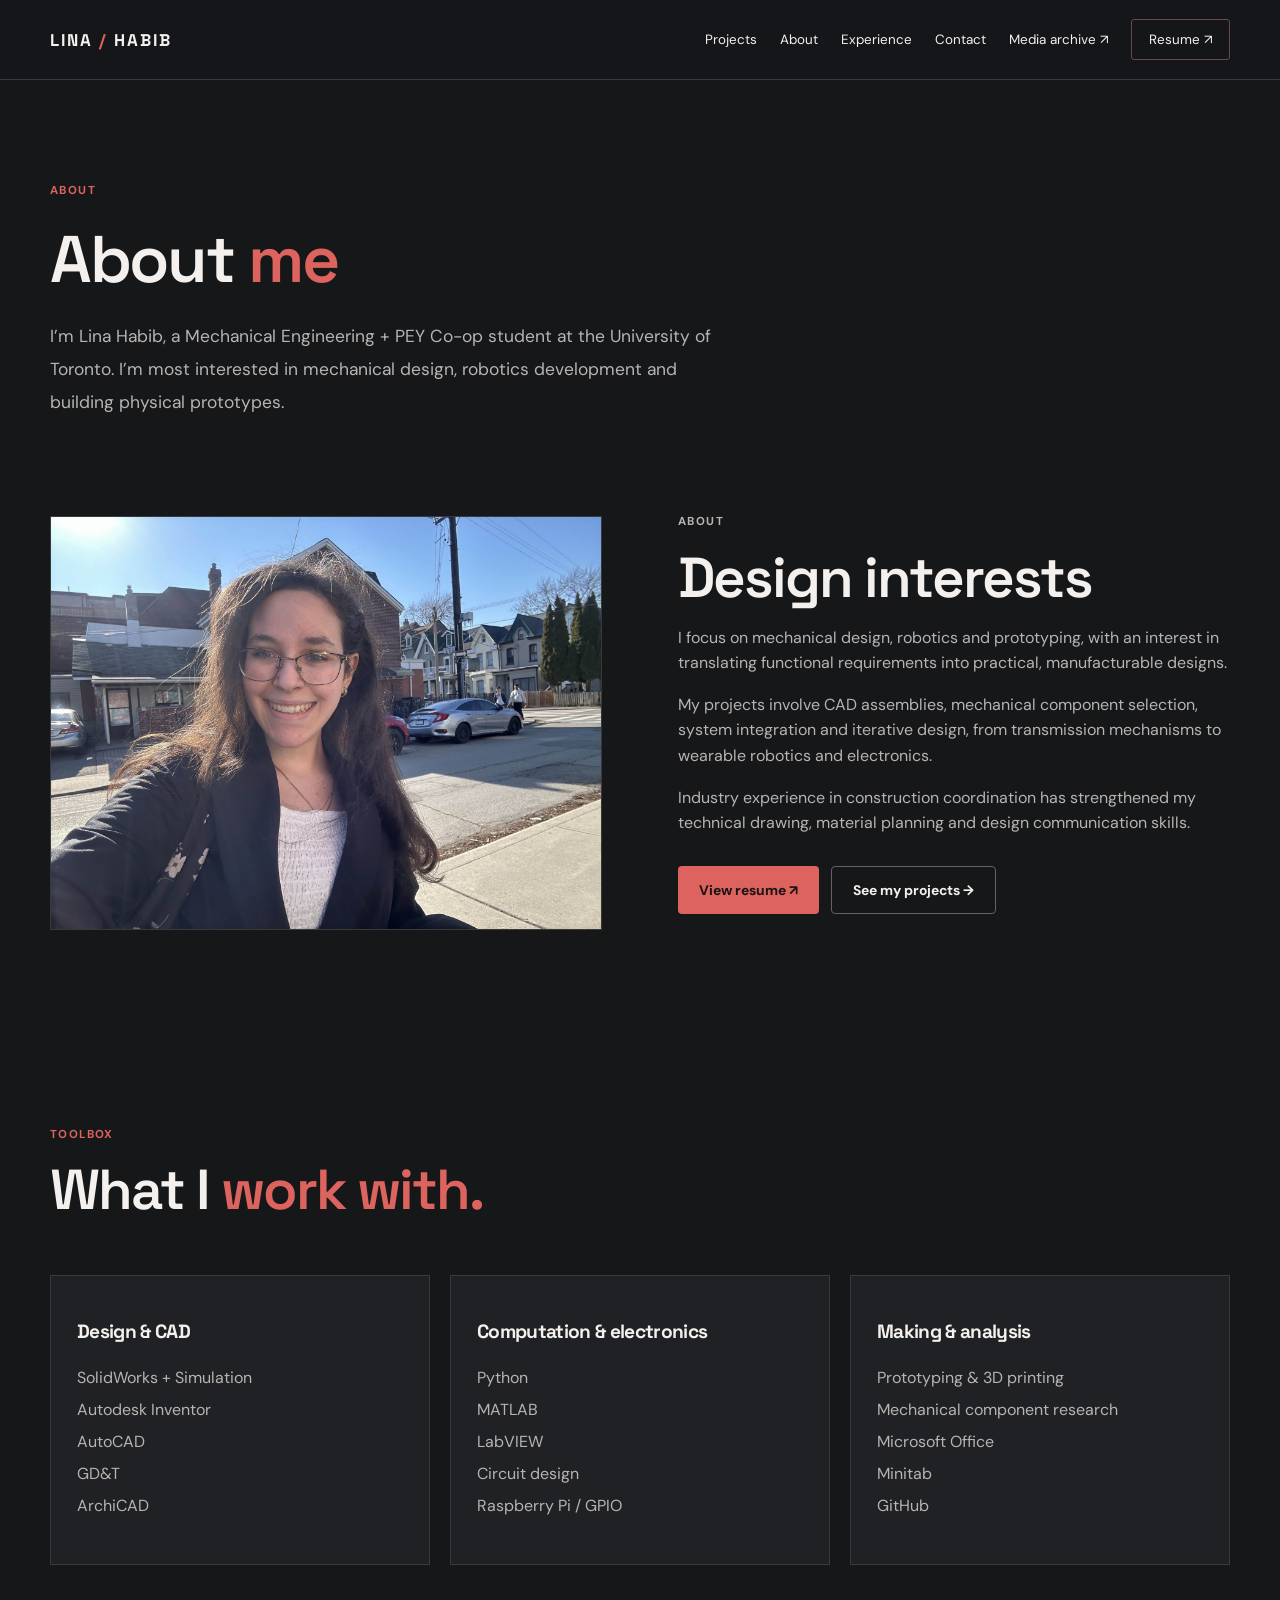
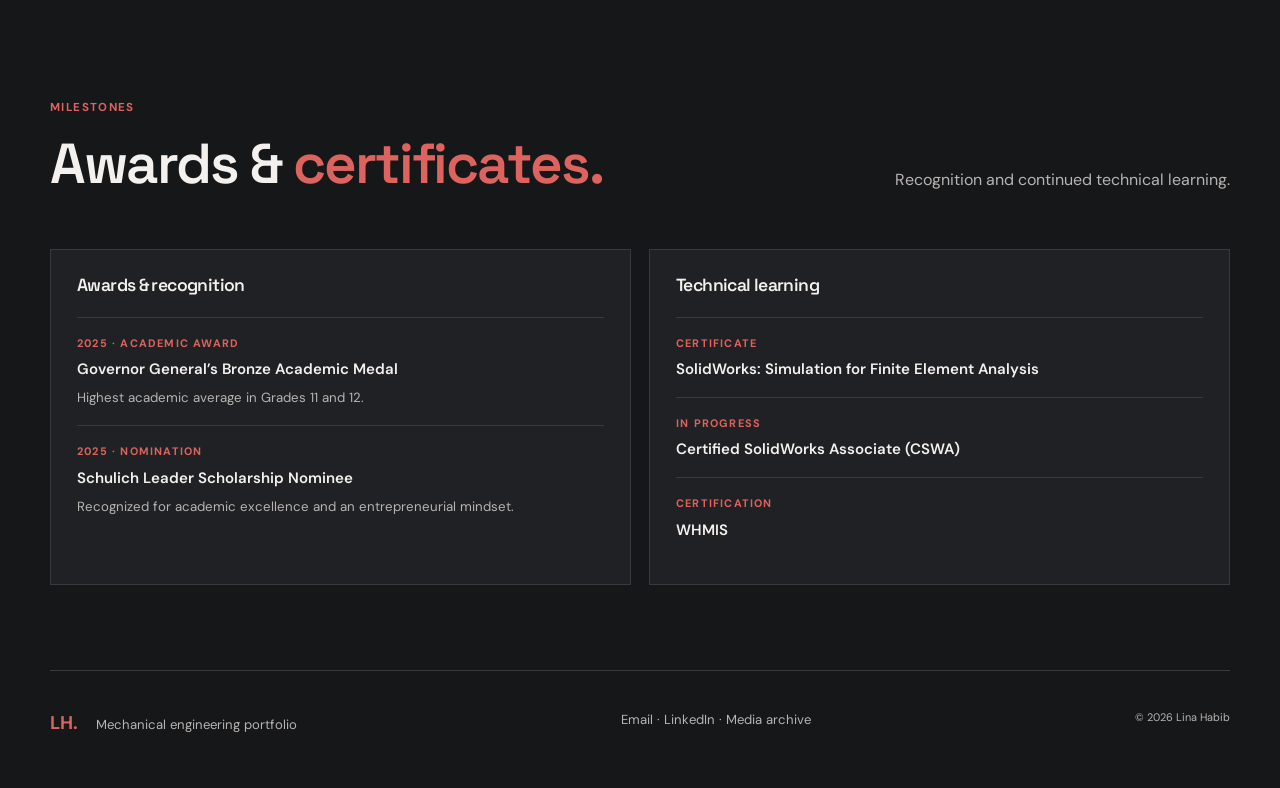
==== about.html @ bbb7d816 "Initial Portfolio Website" ====
<!DOCTYPE html>

<html lang="en"><head><meta charset="utf-8"/><meta content="width=device-width,initial-scale=1" name="viewport"/><meta content="#171719" name="theme-color"/><meta content="Engineering project portfolio" name="description"/><title>About | Lina Habib</title><link href="styles.css" rel="stylesheet"/></head><body><header class="header"><div class="wrap nav"><a class="logo" href="index.html">LINA<span> / </span>HABIB</a><button aria-expanded="false" aria-label="Toggle navigation" class="hamburger">☰</button><nav class="links"><a href="index.html#work">Projects</a><a href="about.html">About</a><a href="experience.html">Experience</a><a href="index.html#contact">Contact</a><a href="https://drive.google.com/drive/folders/1hAFGOStIBQBQbwAw6SGD_eBkI6TV8yjy?usp=sharing" rel="noopener" target="_blank">Media archive ↗</a><a class="nav-resume" href="assets/Lina_Habib_Resume.pdf" rel="noopener" target="_blank">Resume ↗</a></nav></div></header><main id="main"><section class="wrap interior-hero"><p class="eyebrow">ABOUT</p><h1>About <em>me</em></h1><p class="lead">I’m Lina Habib, a Mechanical Engineering + PEY Co-op student at the University of Toronto. I’m most interested in mechanical design, robotics development and building physical prototypes.</p></section><section class="wrap split-block"><div class="portrait-art"><img alt="Lina Habib outdoors" src="assets/about-portrait.jpg"/></div><div class="prose"><p class="eyebrow">ABOUT</p><h2>Design interests</h2><p>I focus on mechanical design, robotics and prototyping, with an interest in translating functional requirements into practical, manufacturable designs.</p><p>My projects involve CAD assemblies, mechanical component selection, system integration and iterative design, from transmission mechanisms to wearable robotics and electronics.</p><p>Industry experience in construction coordination has strengthened my technical drawing, material planning and design communication skills.</p><div class="actions"><a class="button primary" href="assets/Lina_Habib_Resume.pdf" rel="noopener" target="_blank">View resume ↗</a><a class="button outline" href="index.html#work">See my projects →</a></div></div></section><section class="section wrap"><div class="section-heading"><div><p class="eyebrow">TOOLBOX</p><h2>What I <em>work with.</em></h2></div></div><div class="skills-columns"><div><h3>Design &amp; CAD</h3><p>SolidWorks + Simulation<br/>Autodesk Inventor<br/>AutoCAD<br/>GD&amp;T<br/>ArchiCAD</p></div><div><h3>Computation &amp; electronics</h3><p>Python<br/>MATLAB<br/>LabVIEW<br/>Circuit design<br/>Raspberry Pi / GPIO</p></div><div><h3>Making &amp; analysis</h3><p>Prototyping &amp; 3D printing<br/>Mechanical component research<br/>Microsoft Office<br/>Minitab<br/>GitHub</p></div></div></section><section aria-labelledby="recognition-title" class="section wrap recognition-section"><div class="section-heading"><div><p class="eyebrow">MILESTONES</p><h2 id="recognition-title">Awards &amp; <em>certificates.</em></h2></div><p>Recognition and continued technical learning.</p></div><div class="recognition-grid"><div class="recognition-panel"><h3>Awards &amp; recognition</h3><div class="recognition-entry"><span class="recognition-meta">2025 · ACADEMIC AWARD</span><strong>Governor General’s Bronze Academic Medal</strong><p>Highest academic average in Grades 11 and 12.</p></div><div class="recognition-entry"><span class="recognition-meta">2025 · NOMINATION</span><strong>Schulich Leader Scholarship Nominee</strong><p>Recognized for academic excellence and an entrepreneurial mindset.</p></div></div><div class="recognition-panel"><h3>Technical learning</h3><div class="recognition-entry"><span class="recognition-meta">CERTIFICATE</span><strong>SolidWorks: Simulation for Finite Element Analysis</strong></div><div class="recognition-entry"><span class="recognition-meta">IN PROGRESS</span><strong>Certified SolidWorks Associate (CSWA)</strong></div><div class="recognition-entry"><span class="recognition-meta">CERTIFICATION</span><strong>WHMIS</strong></div></div></div></section></main><footer class="footer wrap"><div><b>LH.</b> <span>Mechanical engineering portfolio</span></div><div><a href="mailto:lina.habib@mail.utoronto.ca">Email</a> · <a href="https://www.linkedin.com/in/linahabib9" rel="noopener" target="_blank">LinkedIn</a> · <a href="https://drive.google.com/drive/folders/1hAFGOStIBQBQbwAw6SGD_eBkI6TV8yjy?usp=sharing" rel="noopener" target="_blank">Media archive</a></div><small>© 2026 Lina Habib</small></footer><script defer="" src="script.js"></script></body></html>
---- styles.css ----
@import url('https://fonts.googleapis.com/css2?family=DM+Sans:wght@400;500;600;700&family=Space+Grotesk:wght@400;500;600;700&display=swap');:root{--bg:#0e151b;--panel:#15222a;--panel2:#1b2a32;--ink:#eaf3ef;--muted:#a4b8b9;--accent:#a4e2d1;--orange:#ffb77d;--stroke:#304149}*{box-sizing:border-box}html{scroll-behavior:smooth}body{margin:0;background:var(--bg);color:var(--ink);font-family:'DM Sans',sans-serif;line-height:1.7}a{color:inherit;text-decoration:none}img{max-width:100%;display:block}button{font:inherit}.wrap{width:min(1180px,calc(100% - 64px));margin:auto}.header{position:sticky;top:0;z-index:20;background:#0e151bec;backdrop-filter:blur(18px);border-bottom:1px solid #26373d}.nav{height:79px;display:flex;align-items:center;justify-content:space-between}.logo{font:700 1.06rem 'Space Grotesk';letter-spacing:.12em}.logo span{color:var(--orange)}.links{display:flex;gap:32px;align-items:center;font-size:.88rem}.links a:hover,.text-link:hover{color:var(--accent)}.nav-resume{border:1px solid #4a6467;padding:9px 17px;border-radius:40px}.hamburger{display:none;color:var(--ink);background:none;border:0;font-size:1.5rem}.hero{padding:88px 0 92px;display:grid;grid-template-columns:1.05fr .95fr;gap:44px;align-items:center}.eyebrow,.kicker{font-size:.72rem;font-weight:700;letter-spacing:.19em;color:var(--accent);text-transform:uppercase}.dot{display:inline-block;width:8px;height:8px;border-radius:50%;background:var(--accent);margin-right:8px}h1,h2,h3{font-family:'Space Grotesk',sans-serif;line-height:1.12;letter-spacing:-.042em}h1{font-size:clamp(3rem,5.15vw,5.7rem);margin:23px 0}h1 em,h2 em{font-style:normal;color:var(--accent)}.lead{font-size:1.09rem;line-height:1.9;max-width:670px;color:var(--muted)}.actions{display:flex;flex-wrap:wrap;gap:12px;margin:30px 0}.button{padding:12px 21px;display:inline-flex;align-items:center;gap:10px;border-radius:4px;font-weight:700;font-size:.87rem}.primary{background:var(--accent);color:#122b2c}.primary:hover{background:#cbfaed}.outline{border:1px solid #456066;color:var(--ink)}.outline:hover{border-color:var(--accent)}.hero-image{position:relative;aspect-ratio:1.02;border:1px solid var(--stroke);background:#14242b;overflow:hidden}.hero-image img{height:100%;width:100%;object-fit:cover}.image-tag{position:absolute;bottom:18px;left:18px;right:18px;display:flex;justify-content:space-between;gap:10px;font-size:.6rem;letter-spacing:.14em;color:#c6eee7;background:#0e151bca;padding:12px}.hero-detail{display:flex;gap:36px;flex-wrap:wrap;margin-top:50px}.hero-detail div{display:flex;flex-direction:column}.hero-detail strong{font:700 1.35rem 'Space Grotesk'}.hero-detail span{font-size:.58rem;letter-spacing:.13em;color:var(--muted)}.section{padding-top:96px;padding-bottom:96px}.section-heading{display:flex;justify-content:space-between;align-items:end;gap:40px;margin-bottom:40px}.section-heading h2,.teaser-grid h2,.contact-section h2,.body-title h2,.prose h2{font-size:clamp(2.3rem,4.4vw,4rem);margin:14px 0}.section-heading>p{max-width:350px;color:var(--muted)}.project-grid{display:grid;grid-template-columns:repeat(2,minmax(0,1fr));gap:22px}.project-card{border:1px solid var(--stroke);background:#132027;transition:transform .2s,border-color .2s;overflow:hidden}.project-card:hover{transform:translateY(-5px);border-color:var(--accent)}.project-art{position:relative;aspect-ratio:1.65;overflow:hidden}.project-art img{height:100%;width:100%;object-fit:cover;transition:transform .45s}.project-card:hover .project-art img{transform:scale(1.035)}.card-number{position:absolute;right:16px;top:15px;font-size:.65rem;letter-spacing:.15em;background:#0b1619c9;padding:7px 9px}.project-info{padding:26px}.kicker{font-size:.65rem;color:var(--orange)}.project-info h3{display:flex;justify-content:space-between;font-size:1.56rem;margin:12px 0}.project-info h3 span{color:var(--accent)}.project-info p{color:var(--muted);min-height:56px}.chips{display:flex;flex-wrap:wrap;gap:7px;margin-top:19px}.chips span{font-size:.69rem;border:1px solid #405258;padding:5px 10px;border-radius:20px;color:#c2d9d7}.about-teaser{background:#17272d;border-block:1px solid #29424a}.teaser-grid{display:grid;grid-template-columns:1fr 1fr;gap:100px}.teaser-grid>div:last-child{align-self:center;color:#c6d5d2;font-size:1.02rem}.text-link{color:var(--accent);font-weight:700;border-bottom:1px solid var(--accent);padding-bottom:4px}.contact-section{max-width:1180px}.contact-section p:not(.eyebrow){color:var(--muted)}.footer{padding:38px 0 50px;border-top:1px solid var(--stroke);display:flex;justify-content:space-between;gap:18px;flex-wrap:wrap;color:var(--muted);font-size:.82rem}.footer b{color:var(--accent);font-size:1.15rem;margin-right:14px}.footer a:hover{color:var(--accent)}.interior-hero{padding-top:90px;padding-bottom:65px}.interior-hero h1{max-width:920px}.split-block{display:grid;grid-template-columns:1fr 1fr;gap:76px;align-items:center;padding-bottom:95px}.portrait-art{background:var(--panel);border:1px solid var(--stroke)}.portrait-art>span{display:block;padding:14px 21px;font-size:.6rem;letter-spacing:.17em;color:var(--muted)}.prose p{color:var(--muted)}.skills-columns{display:grid;grid-template-columns:repeat(3,1fr);gap:20px}.skills-columns>div{padding:26px;background:var(--panel);border:1px solid var(--stroke)}.skills-columns h3{font-size:1.2rem}.skills-columns p{color:var(--muted);line-height:2}.timeline article{display:grid;grid-template-columns:260px 1fr;gap:60px;padding:40px 0;border-top:1px solid var(--stroke)}.timeline-date{color:var(--accent);font-size:.75rem;letter-spacing:.13em;font-weight:700}.timeline article h2{font-size:1.8rem;margin:7px 0}.timeline article p,.timeline article li{color:var(--muted)}.role-meta{font-size:.9rem;color:var(--orange)!important}.project-hero{padding:72px 0 46px}.back{display:inline-block;color:var(--muted);font-size:.84rem;margin-bottom:48px}.back:hover{color:var(--accent)}.project-hero h1{margin:14px 0}.punct{color:var(--accent)}.project-subtitle{font-size:1.22rem;max-width:750px;color:var(--muted)}.project-meta{display:grid;grid-template-columns:1fr 1fr 1fr;gap:26px;margin-top:62px;border-top:1px solid var(--stroke);padding-top:20px}.project-meta div{display:flex;flex-direction:column;gap:8px}.project-meta label{color:var(--accent);font-size:.63rem;letter-spacing:.16em}.project-meta span{font-size:.88rem}.project-feature{border:1px solid var(--stroke);background:var(--panel)}.project-feature img{width:100%;max-height:620px;object-fit:cover}.project-feature>span{display:block;padding:13px 18px;color:var(--muted);font-size:.7rem;letter-spacing:.05em}.project-body{padding-top:100px;padding-bottom:100px;display:grid;grid-template-columns: .75fr 1.25fr;gap:100px}.body-copy h3{font-size:1.3rem;margin-top:0;margin-bottom:12px}.body-copy h3:not(:first-child){margin-top:33px}.body-copy p,.body-copy li{color:var(--muted)}.body-copy li{margin-bottom:10px}.media-section{padding-bottom:100px}.media-empty{padding:42px;background:var(--panel);border:1px dashed #53716c;display:flex;align-items:center;gap:30px}.media-icon{font-size:3rem;color:var(--accent)}.media-empty p{color:var(--muted)}code{background:#263b41;padding:2px 4px;overflow-wrap:anywhere}.next-project{padding:30px 0 100px;border-top:1px solid var(--stroke)}.next-project>a{display:flex;align-items:center;justify-content:space-between;font:700 clamp(2rem,5vw,4rem) 'Space Grotesk';margin-top:16px}.next-project>a span{color:var(--accent)}@media(max-width:840px){.hero,.split-block,.teaser-grid,.project-body{grid-template-columns:1fr;gap:35px}.hero{padding-top:55px}.hero-image{aspect-ratio:1.4}.project-meta{grid-template-columns:1fr 1fr}.section-heading{display:block}.skills-columns{grid-template-columns:1fr 1fr}.timeline article{grid-template-columns:1fr;gap:5px}}@media(max-width:620px){.wrap{width:min(100% - 34px,1180px)}.nav{height:68px}.hamburger{display:block}.links{display:none;position:absolute;left:0;right:0;top:68px;background:#111e24;flex-direction:column;align-items:stretch;padding:24px;gap:18px;border-bottom:1px solid var(--stroke)}.links.open{display:flex}.hero{padding-bottom:55px}.hero-detail{gap:20px;margin-top:32px}.project-grid,.project-meta,.skills-columns{grid-template-columns:1fr}.section{padding-top:68px;padding-bottom:68px}.media-empty{display:block}.project-body{padding-top:60px;padding-bottom:60px}.project-hero{padding-top:48px}.project-hero .back{margin-bottom:24px}.project-meta{margin-top:35px}.footer{display:block}.footer>div{margin-bottom:12px}}@media(prefers-reduced-motion:reduce){html{scroll-behavior:auto}*{transition:none!important}}

/* Editorial revision: restrained red, graphite and warm off-white */
:root{--bg:#161719;--panel:#202124;--panel2:#27282b;--ink:#f3f0ed;--muted:#b7b4b2;--accent:#dc635e;--orange:#dc635e;--stroke:#39383a}
body{background:var(--bg);line-height:1.6}h1,h2,h3{letter-spacing:-.035em}h1{font-weight:600}h1 em,h2 em{font-style:normal}.header{background:#161719f5;border-color:var(--stroke)}.logo span{color:var(--accent)}.links{gap:23px}.links a{font-size:.84rem}.nav-resume{border-color:#6b4948;border-radius:3px}.eyebrow,.kicker,.timeline-date,.project-meta label{letter-spacing:.12em}.dot{background:var(--accent)}.primary{color:#1a1212;background:var(--accent)}.primary:hover{background:#ed8078}.outline{border-color:#666165}.hero{padding-top:76px;padding-bottom:80px}.hero-detail{display:none}.hero-image,.project-art,.portrait-art{background:#242528}.hero-image img,.project-art img,.portrait-art img{opacity:.78;filter:grayscale(.25) contrast(1.04)}.image-tag,.card-number{display:none}.section{padding-top:75px;padding-bottom:75px}.section-heading h2,.teaser-grid h2,.contact-section h2,.body-title h2,.prose h2{font-weight:600}.section-heading>p{color:var(--muted)}.project-grid{gap:17px}.project-card{background:#1e1f21}.project-card:hover{transform:translateY(-2px)}.project-info p{min-height:unset}.chips span{border-color:#504c4e;color:#c9c3c2}.about-teaser{background:#202124;border-color:var(--stroke)}.teaser-grid>div:last-child{color:var(--muted)}.text-link{color:var(--ink);border-color:var(--accent)}.portrait-art>span{display:none}.media-empty{border-color:var(--stroke)}.links.open{background:#202124}
.project-timeline{border-top:1px solid var(--stroke)}.milestones{display:grid;grid-template-columns:repeat(5,minmax(0,1fr));gap:0;border-top:1px solid var(--stroke);position:relative}.milestone{position:relative;padding:25px 13px 18px;border-left:1px solid var(--stroke);display:flex;flex-direction:column;gap:13px;transition:background .2s}.milestone:last-child{border-right:1px solid var(--stroke)}.milestone:before{content:'';width:9px;height:9px;border-radius:50%;background:var(--accent);position:absolute;top:-5px;left:11px}.milestone:hover{background:var(--panel)}.milestone-date{font-size:.7rem;color:var(--muted);min-height:35px}.milestone img{width:100%;aspect-ratio:1.25;object-fit:cover;background:#2c292a;border:1px solid var(--stroke);filter:grayscale(.25)}.milestone-info{display:flex;flex-direction:column;gap:7px}.milestone-info strong{font:600 1.05rem 'Space Grotesk',sans-serif}.milestone-info small{color:var(--muted);font-size:.75rem}.milestone-arrow{color:var(--accent);position:absolute;bottom:17px;right:10px}
.project-gallery{margin-top:25px}.gallery-stage{position:relative;border:1px solid var(--stroke);background:#242528}.gallery-view{height:min(58vw,540px);min-height:330px;display:grid;place-items:center;overflow:hidden}.gallery-view>img,.gallery-view>video,.gallery-view>iframe{width:100%;height:100%;object-fit:contain;border:0;background:#1e1e20}.gallery-intro{max-width:540px;padding:40px;text-align:center}.gallery-intro span{display:block;color:var(--accent);font-size:.68rem;letter-spacing:.15em;margin-bottom:18px}.gallery-intro strong{font:600 clamp(1.8rem,4vw,3rem) 'Space Grotesk',sans-serif}.gallery-intro p{color:var(--muted)}.gallery-prev,.gallery-next{position:absolute;top:50%;transform:translateY(-50%);background:#111b;border:1px solid #ffffff32;color:white;border-radius:3px;cursor:pointer;width:42px;height:48px;font-size:2rem}.gallery-prev{left:14px}.gallery-next{right:14px}.gallery-prev:disabled,.gallery-next:disabled{opacity:.2;cursor:default}.gallery-toolbar{display:flex;justify-content:space-between;gap:14px;padding:14px 0;color:var(--muted);font-size:.85rem}.gallery-thumbnails{display:flex;gap:10px;overflow-x:auto;padding-bottom:8px}.gallery-thumb{flex:0 0 98px;height:74px;background:#27272a;border:1px solid var(--stroke);cursor:pointer;padding:3px;color:var(--muted)}.gallery-thumb.selected{border:2px solid var(--accent)}.gallery-thumb img{height:100%;width:100%;object-fit:cover}.thumb-type{font-size:.71rem;letter-spacing:.1em}.media-footnote{padding:16px 0 55px;color:var(--muted);font-size:.9rem}.media-footnote a{color:var(--accent)}.project-body{padding-top:75px;padding-bottom:65px}.project-feature{display:none}.project-hero{padding-bottom:26px}.project-meta{margin-top:40px}
@media(max-width:900px){.milestones{grid-template-columns:repeat(3,minmax(0,1fr))}.milestone:nth-child(n+4){border-top:1px solid var(--stroke)}.milestone:before{display:none}}
@media(max-width:620px){.milestones{grid-template-columns:repeat(2,minmax(0,1fr))}.milestone{padding:15px 10px 25px}.milestone-date{min-height:0}.gallery-view{min-height:240px;height:65vw}.gallery-intro{padding:20px 45px}.gallery-prev,.gallery-next{width:31px;height:38px}.gallery-prev{left:5px}.gallery-next{right:5px}}

.project-resources{padding:10px 0 68px}.project-resources h2{font-size:1.65rem;margin:0 0 12px}.project-resources p{color:var(--muted)}.resource-links{display:flex;flex-wrap:wrap;gap:10px;margin-top:20px}.resource-links a,.open-full-doc{display:inline-flex;align-items:center;padding:11px 16px;border:1px solid var(--stroke);color:var(--ink);font-size:.85rem;border-radius:4px}.resource-links a:hover,.open-full-doc:hover{border-color:var(--accent);color:var(--accent)}.gallery-doc-link{text-align:right;padding:0 0 10px}.gallery-view iframe{min-height:320px}

/* Scrollable source and document slides */
.gallery-code{box-sizing:border-box;width:100%;height:100%;max-height:560px;min-height:360px;overflow:auto;padding:24px;margin:0;white-space:pre;tab-size:4;text-align:left;background:#151518;color:#e5e1df;font:13px/1.65 ui-monospace,SFMono-Regular,Consolas,monospace;}
.gallery-download-card{display:flex;min-height:360px;align-items:center;justify-content:center;flex-direction:column;gap:24px;color:#ede8e7;background:#1d1c1e;width:100%;}
.gallery-download-card a{color:#f09994;text-decoration:underline;}

/* StealthComm gallery alignment and undistorted media presentation */
.gallery-view {display:flex;align-items:center;justify-content:center;position:relative;overflow:hidden;min-height:390px;height:min(58vw,610px);padding:18px;background:#18191b;}
.gallery-view > img, .gallery-view > video {display:block;position:relative;width:auto;max-width:100%;height:auto;max-height:100%;min-width:0;min-height:0;object-fit:contain;object-position:center;margin:auto;flex:0 1 auto;border:0;background:transparent;}
.gallery-view > iframe {display:block;width:100%;height:100%;min-height:0;border:0;background:#222;margin:auto;}
.gallery-view > pre, .gallery-view > .gallery-download-card {margin:auto;}
.gallery-prev,.gallery-next {z-index:2;}
@media(max-width:620px){.gallery-view{height:70vw;min-height:260px;padding:10px}.gallery-view > img,.gallery-view > video{max-width:100%;max-height:100%;}}


/* Keep portrait video upright and uncropped */
.gallery-view > video { aspect-ratio: 9 / 16; width: auto !important; height: 100% !important; max-height: 100%; max-width: 100%; object-fit: contain !important; }

/* Gallery: click any photograph to zoom; PDFs and videos remain unchanged. */
.zoomable-photo{cursor:zoom-in;}
.zoomable-photo:focus-visible{outline:3px solid var(--accent);outline-offset:3px;}
.image-lightbox[hidden]{display:none!important;}
.image-lightbox{position:fixed;z-index:10000;inset:0;display:flex;flex-direction:column;align-items:center;justify-content:center;padding:60px 20px 20px;background:rgba(8,8,10,.95);backdrop-filter:blur(7px);}
.image-lightbox img{display:block;max-width:96vw;max-height:calc(100vh - 130px);width:auto;height:auto;object-fit:contain;box-shadow:0 15px 55px #0006;}
.image-lightbox p{max-width:90vw;color:#f2eded;text-align:center;font-size:.86rem;margin:16px 0 0;}
.image-lightbox-close{position:absolute;right:20px;top:14px;width:44px;height:44px;background:#2b2b30;border:1px solid #777;color:#fff;font-size:2rem;cursor:pointer;line-height:1;}
body.zoom-open{overflow:hidden;}

/* Personal portfolio photo and project summary */
.portrait-art img{width:100%;height:auto;max-height:620px;object-fit:cover;object-position:center 40%;opacity:1;filter:none}
.hero-summary{border:1px solid var(--stroke);background:#202124;padding:28px 30px;min-height:440px;display:flex;flex-direction:column;justify-content:center}
.summary-eyebrow,.summary-label{font-size:.68rem;letter-spacing:.13em;font-weight:700;color:var(--accent);margin:0 0 22px}
.summary-eyebrow span{color:var(--muted)}
.summary-feature{display:flex;gap:18px;align-items:center;padding-bottom:22px;border-bottom:1px solid var(--stroke)}
.summary-feature>strong{font:600 clamp(3.4rem,7vw,5rem)/1 'Space Grotesk',sans-serif;color:var(--ink)}
.summary-feature b{font-size:1rem}
.summary-feature p{font-size:.83rem;line-height:1.5;color:var(--muted);margin:6px 0 0}
.summary-stats{display:grid;grid-template-columns:repeat(3,minmax(0,1fr));gap:13px;padding:24px 0 26px}
.summary-stats>div{border-right:1px solid var(--stroke);padding-right:8px}
.summary-stats>div:last-child{border:0}
.summary-stats strong{font:600 1.65rem 'Space Grotesk',sans-serif;color:var(--accent);display:block}
.summary-stats span{display:block;color:var(--muted);font-size:.69rem;line-height:1.45;margin-top:5px}
.summary-label{margin:0 0 8px}
.summary-link{display:flex;gap:12px;align-items:center;padding:10px 0;border-bottom:1px solid var(--stroke);font-size:.83rem;transition:color .2s}
.summary-link:hover,.summary-footer a:hover{color:var(--accent)}
.summary-link span{font-size:.67rem;color:var(--accent)}
.summary-link b{margin-left:auto;color:var(--accent)}
.summary-footer{display:flex;justify-content:space-between;gap:14px;margin-top:20px;font-size:.77rem;font-weight:700}
@media(max-width:620px){.hero-summary{padding:23px 20px;min-height:auto}.summary-stats{gap:8px}.summary-stats strong{font-size:1.4rem}}

/* October 2026 refinements: project focus and recognition */
.summary-focus{padding:18px 0 22px;border-bottom:1px solid var(--stroke);overflow:hidden;}
.summary-focus-heading{margin:0 0 13px;color:var(--accent);font-size:.67rem;font-weight:700;letter-spacing:.13em;}
.focus-window{overflow:hidden;position:relative;mask-image:linear-gradient(to right,transparent,black 9%,black 91%,transparent);-webkit-mask-image:linear-gradient(to right,transparent,black 9%,black 91%,transparent);}
.focus-track{display:flex;align-items:center;width:max-content;gap:12px;animation:focus-glide 31s linear infinite;}
.focus-track span{white-space:nowrap;padding:10px 14px;border:1px solid #5a4a4b;background:#2a2528;border-radius:3px;color:#e4d8d7;font-size:.79rem;letter-spacing:.01em;}
.focus-window:hover .focus-track{animation-play-state:paused;}
@keyframes focus-glide{to{transform:translateX(-50%);}}
.summary-focus-note{font-size:.75rem;color:var(--muted);line-height:1.5;margin:13px 0 0;}
@media(prefers-reduced-motion:reduce){.focus-track{animation:none;}.focus-window{overflow-x:auto;mask-image:none;-webkit-mask-image:none;}}
.recognition-section{padding-top:48px;padding-bottom:85px;}
.recognition-grid{display:grid;grid-template-columns:repeat(2,minmax(0,1fr));gap:18px;}
.recognition-panel{background:#202124;border:1px solid var(--stroke);padding:26px;}
.recognition-panel h3{font-size:1.1rem;margin:0 0 21px;color:var(--ink);font-weight:600;}
.recognition-entry{padding:17px 0;border-top:1px solid var(--stroke);}
.recognition-meta{color:var(--accent);display:block;font-size:.68rem;letter-spacing:.11em;font-weight:700;margin-bottom:7px;}
.recognition-entry strong{display:block;font-size:.94rem;font-weight:600;color:var(--ink);line-height:1.4;}
.recognition-entry p{color:var(--muted);font-size:.83rem;line-height:1.6;margin:7px 0 0;}
@media(max-width:680px){.recognition-grid{grid-template-columns:1fr}.recognition-panel{padding:21px;}}

/* Portfolio summary: fixed-width card with meaningful project spotlight */
.hero{grid-template-columns:minmax(0,1.05fr) minmax(0,.95fr)}
.hero > *{min-width:0}
.hero-summary{min-width:0;width:100%;max-width:100%;overflow:hidden}
.summary-spotlight{padding:17px 0 19px;border-bottom:1px solid var(--stroke);min-width:0}
.summary-spotlight-label{color:var(--accent);letter-spacing:.13em;font-size:.67rem;font-weight:700;margin:0 0 10px}
.summary-spotlight-link{display:flex;align-items:center;justify-content:space-between;gap:12px;padding:12px 13px;background:#28282a;border:1px solid #403b3d;min-width:0;transition:border-color .2s,background .2s}
.summary-spotlight-link:hover{border-color:var(--accent);background:#302729}
.summary-spotlight-text{display:flex;flex-direction:column;gap:5px;min-width:0}
.summary-spotlight-text strong{font-size:.86rem;line-height:1.35}
.summary-spotlight-text small{font-size:.73rem;line-height:1.5;color:var(--muted)}
.summary-spotlight-arrow{flex:none;color:var(--accent);font-size:1.25rem}
@media(max-width:840px){.hero{grid-template-columns:minmax(0,1fr)}}

/* Contained timeline shortcut: no marquee, no layout expansion */
.timeline-easter-egg {position:relative; isolation:isolate; overflow:hidden; max-width:100%; min-width:0;}
.timeline-easter-egg::before {content:""; position:absolute; inset:0 auto 0 0; width:3px; background:var(--accent); transform:scaleY(.35); transform-origin:center; transition:transform .3s ease;}
.timeline-easter-egg:hover::before,.timeline-easter-egg:focus-visible::before {transform:scaleY(1);}
.timeline-easter-egg .summary-spotlight-arrow {display:inline-block; animation:timeline-nudge 2.5s ease-in-out infinite;}
.timeline-easter-egg:hover .summary-spotlight-arrow,.timeline-easter-egg:focus-visible .summary-spotlight-arrow {animation-duration:.75s;}
.timeline-easter-egg:focus-visible {outline:2px solid var(--accent); outline-offset:3px;}
@keyframes timeline-nudge {0%,76%,100%{transform:translateY(0)} 84%{transform:translateY(5px)} 92%{transform:translateY(0)}}
@media (prefers-reduced-motion:reduce){.timeline-easter-egg .summary-spotlight-arrow{animation:none}.timeline-easter-egg::before{transition:none}}


/* Homepage gear watermark */
.hero{position:relative;overflow:hidden;}
.hero-gears{position:absolute;inset:0;pointer-events:none;z-index:0;}
.hero-text,.hero-summary{position:relative;z-index:1;}
.hero-gear{position:absolute;top:-34px;line-height:1;font-size:10rem;color:rgba(255,255,255,.055);filter:drop-shadow(0 0 1px rgba(255,255,255,.04));user-select:none;animation:gear-spin 34s linear infinite;}
.hero-gear.gear-one{left:6%;}
.hero-gear.gear-two{right:10%;font-size:7rem;color:rgba(201,61,61,.08);animation-duration:26s;animation-direction:reverse;}
@keyframes gear-spin{from{transform:rotate(0deg)}to{transform:rotate(360deg)}}
@media (max-width: 900px){.hero-gear{top:-20px;font-size:7.5rem}.hero-gear.gear-two{font-size:5.5rem;right:4%;}}
@media (prefers-reduced-motion: reduce){.hero-gear{animation:none;}}


/* Enhanced homepage gear watermark */
.hero{position:relative;overflow:hidden;isolation:isolate;}
.hero-gears{position:absolute;inset:0;pointer-events:none;z-index:0;overflow:hidden;}
.hero-text,.hero-summary{position:relative;z-index:2;}
.hero-gears::before{content:"";position:absolute;inset:-20% -10% auto -10%;height:52%;background:radial-gradient(circle at 18% 25%, rgba(201,61,61,.13), transparent 32%), radial-gradient(circle at 84% 20%, rgba(255,255,255,.06), transparent 28%);opacity:.85;}
.hero-gear{position:absolute;line-height:1;user-select:none;transform-origin:center center;filter:drop-shadow(0 0 18px rgba(201,61,61,.12)) drop-shadow(0 0 2px rgba(255,255,255,.06));}
.hero-gear.gear-one{top:-66px;left:-6px;font-size:16.5rem;color:rgba(255,255,255,.09);animation:gear-spin 36s linear infinite;}
.hero-gear.gear-two{top:-14px;right:8%;font-size:10.5rem;color:rgba(201,61,61,.16);animation:gear-spin-rev 28s linear infinite;}
.hero-gear.gear-three{top:72px;left:22%;font-size:6.2rem;color:rgba(255,255,255,.05);animation:gear-spin 20s linear infinite;}
.hero-orbit{position:absolute;border-radius:50%;border:1px solid rgba(255,255,255,.08);box-shadow:0 0 0 1px rgba(201,61,61,.05) inset;}
.hero-orbit.orbit-one{width:12rem;height:12rem;top:-28px;left:9.5rem;opacity:.5;}
.hero-orbit.orbit-two{width:7rem;height:7rem;top:38px;right:7.2rem;opacity:.35;}
@keyframes gear-spin{from{transform:rotate(0deg)}to{transform:rotate(360deg)}}
@keyframes gear-spin-rev{from{transform:rotate(360deg)}to{transform:rotate(0deg)}}
@media (max-width: 900px){.hero-gear.gear-one{top:-42px;left:-20px;font-size:11.5rem}.hero-gear.gear-two{top:10px;right:2%;font-size:7.75rem}.hero-gear.gear-three{top:72px;left:30%;font-size:4.6rem}.hero-orbit.orbit-one{width:8.5rem;height:8.5rem;left:6.75rem}.hero-orbit.orbit-two{width:5rem;height:5rem;right:4rem;top:42px}}
@media (prefers-reduced-motion: reduce){.hero-gear{animation:none}}
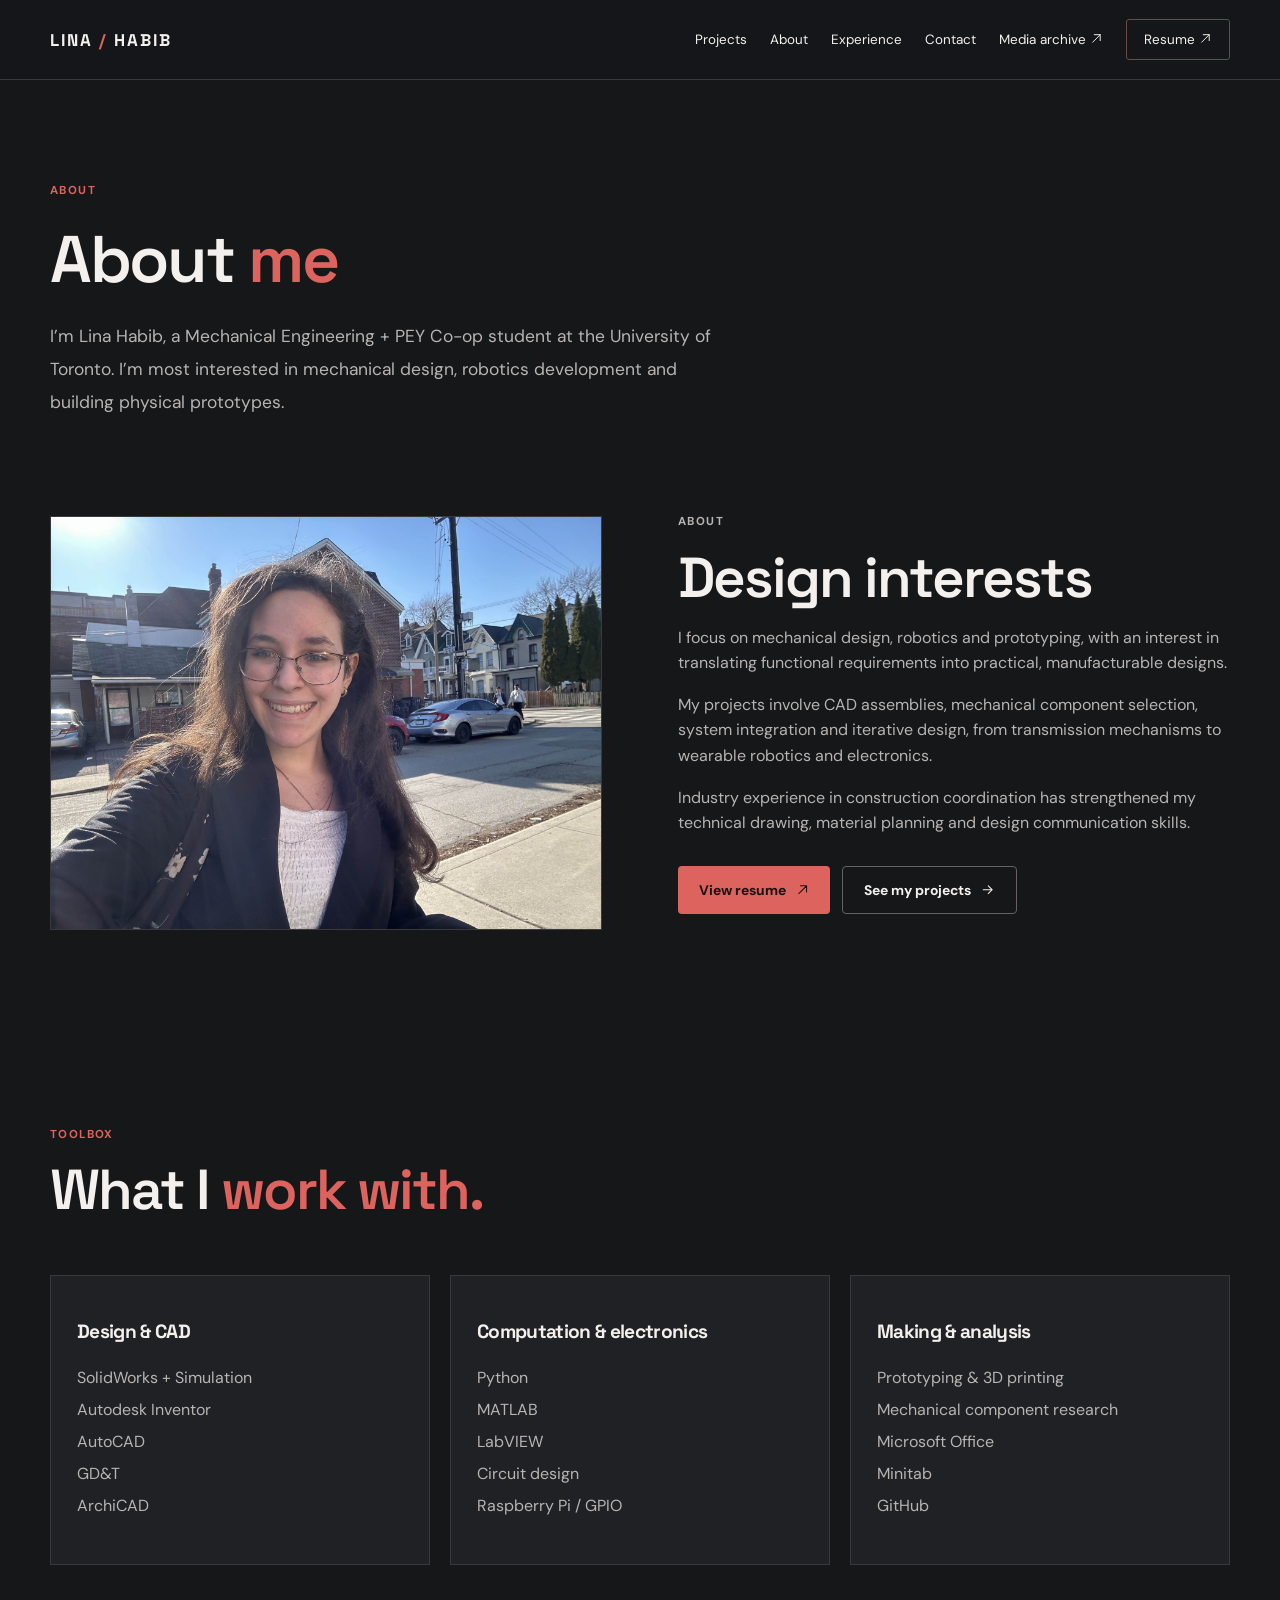
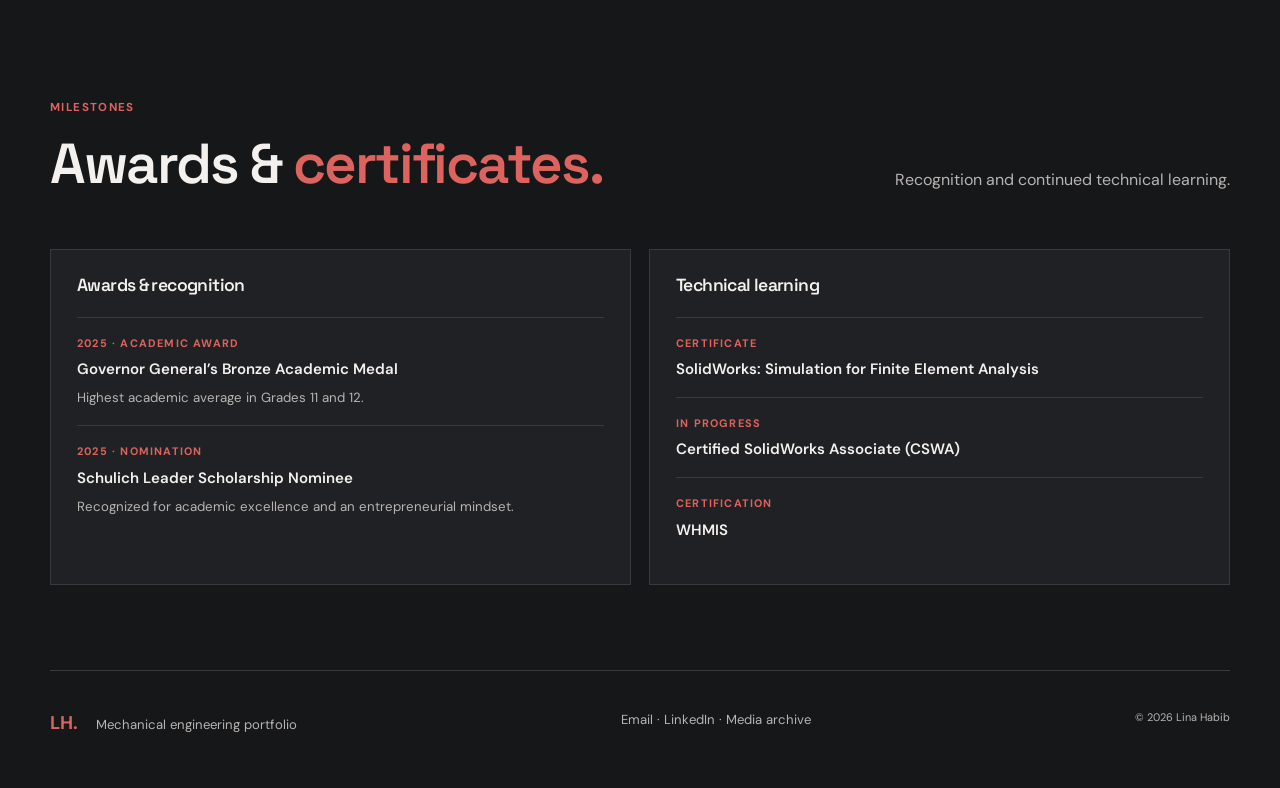
==== commit cfaae071: "Add files via upload" ====
--- a/about.html
+++ b/about.html
@@ -1,3 +1,3 @@
 <!DOCTYPE html>
 
-<html lang="en"><head><meta charset="utf-8"/><meta content="width=device-width,initial-scale=1" name="viewport"/><meta content="#171719" name="theme-color"/><meta content="Engineering project portfolio" name="description"/><title>About | Lina Habib</title><link href="styles.css" rel="stylesheet"/></head><body><header class="header"><div class="wrap nav"><a class="logo" href="index.html">LINA<span> / </span>HABIB</a><button aria-expanded="false" aria-label="Toggle navigation" class="hamburger">☰</button><nav class="links"><a href="index.html#work">Projects</a><a href="about.html">About</a><a href="experience.html">Experience</a><a href="index.html#contact">Contact</a><a href="https://drive.google.com/drive/folders/1hAFGOStIBQBQbwAw6SGD_eBkI6TV8yjy?usp=sharing" rel="noopener" target="_blank">Media archive ↗</a><a class="nav-resume" href="assets/Lina_Habib_Resume.pdf" rel="noopener" target="_blank">Resume ↗</a></nav></div></header><main id="main"><section class="wrap interior-hero"><p class="eyebrow">ABOUT</p><h1>About <em>me</em></h1><p class="lead">I’m Lina Habib, a Mechanical Engineering + PEY Co-op student at the University of Toronto. I’m most interested in mechanical design, robotics development and building physical prototypes.</p></section><section class="wrap split-block"><div class="portrait-art"><img alt="Lina Habib outdoors" src="assets/about-portrait.jpg"/></div><div class="prose"><p class="eyebrow">ABOUT</p><h2>Design interests</h2><p>I focus on mechanical design, robotics and prototyping, with an interest in translating functional requirements into practical, manufacturable designs.</p><p>My projects involve CAD assemblies, mechanical component selection, system integration and iterative design, from transmission mechanisms to wearable robotics and electronics.</p><p>Industry experience in construction coordination has strengthened my technical drawing, material planning and design communication skills.</p><div class="actions"><a class="button primary" href="assets/Lina_Habib_Resume.pdf" rel="noopener" target="_blank">View resume ↗</a><a class="button outline" href="index.html#work">See my projects →</a></div></div></section><section class="section wrap"><div class="section-heading"><div><p class="eyebrow">TOOLBOX</p><h2>What I <em>work with.</em></h2></div></div><div class="skills-columns"><div><h3>Design &amp; CAD</h3><p>SolidWorks + Simulation<br/>Autodesk Inventor<br/>AutoCAD<br/>GD&amp;T<br/>ArchiCAD</p></div><div><h3>Computation &amp; electronics</h3><p>Python<br/>MATLAB<br/>LabVIEW<br/>Circuit design<br/>Raspberry Pi / GPIO</p></div><div><h3>Making &amp; analysis</h3><p>Prototyping &amp; 3D printing<br/>Mechanical component research<br/>Microsoft Office<br/>Minitab<br/>GitHub</p></div></div></section><section aria-labelledby="recognition-title" class="section wrap recognition-section"><div class="section-heading"><div><p class="eyebrow">MILESTONES</p><h2 id="recognition-title">Awards &amp; <em>certificates.</em></h2></div><p>Recognition and continued technical learning.</p></div><div class="recognition-grid"><div class="recognition-panel"><h3>Awards &amp; recognition</h3><div class="recognition-entry"><span class="recognition-meta">2025 · ACADEMIC AWARD</span><strong>Governor General’s Bronze Academic Medal</strong><p>Highest academic average in Grades 11 and 12.</p></div><div class="recognition-entry"><span class="recognition-meta">2025 · NOMINATION</span><strong>Schulich Leader Scholarship Nominee</strong><p>Recognized for academic excellence and an entrepreneurial mindset.</p></div></div><div class="recognition-panel"><h3>Technical learning</h3><div class="recognition-entry"><span class="recognition-meta">CERTIFICATE</span><strong>SolidWorks: Simulation for Finite Element Analysis</strong></div><div class="recognition-entry"><span class="recognition-meta">IN PROGRESS</span><strong>Certified SolidWorks Associate (CSWA)</strong></div><div class="recognition-entry"><span class="recognition-meta">CERTIFICATION</span><strong>WHMIS</strong></div></div></div></section></main><footer class="footer wrap"><div><b>LH.</b> <span>Mechanical engineering portfolio</span></div><div><a href="mailto:lina.habib@mail.utoronto.ca">Email</a> · <a href="https://www.linkedin.com/in/linahabib9" rel="noopener" target="_blank">LinkedIn</a> · <a href="https://drive.google.com/drive/folders/1hAFGOStIBQBQbwAw6SGD_eBkI6TV8yjy?usp=sharing" rel="noopener" target="_blank">Media archive</a></div><small>© 2026 Lina Habib</small></footer><script defer="" src="script.js"></script></body></html>+<html lang="en"><head><meta charset="utf-8"/><meta content="width=device-width,initial-scale=1" name="viewport"/><meta content="#171719" name="theme-color"/><meta content="Engineering project portfolio" name="description"/><title>About | Lina Habib</title><link href="styles.css" rel="stylesheet"/></head><body><header class="header"><div class="wrap nav"><a class="logo" href="index.html">LINA<span> / </span>HABIB</a><button aria-expanded="false" aria-label="Toggle navigation" class="hamburger"><svg class="ui-vector-icon" aria-hidden="true" viewBox="0 0 24 24" xmlns="http://www.w3.org/2000/svg" fill="none" stroke="currentColor" stroke-width="1.8" stroke-linecap="round" stroke-linejoin="round"><path d="M4 6h16M4 12h16M4 18h16"/></svg></button><nav class="links"><a href="index.html#work">Projects</a><a href="about.html">About</a><a href="experience.html">Experience</a><a href="index.html#contact">Contact</a><a href="https://drive.google.com/drive/folders/1hAFGOStIBQBQbwAw6SGD_eBkI6TV8yjy?usp=sharing" rel="noopener" target="_blank">Media archive <svg class="ui-vector-icon" aria-hidden="true" viewBox="0 0 24 24" xmlns="http://www.w3.org/2000/svg" fill="none" stroke="currentColor" stroke-width="1.8" stroke-linecap="round" stroke-linejoin="round"><path d="M5 19 19 5M8 5h11v11"/></svg></a><a class="nav-resume" href="assets/Lina_Habib_Resume.pdf" rel="noopener" target="_blank">Resume <svg class="ui-vector-icon" aria-hidden="true" viewBox="0 0 24 24" xmlns="http://www.w3.org/2000/svg" fill="none" stroke="currentColor" stroke-width="1.8" stroke-linecap="round" stroke-linejoin="round"><path d="M5 19 19 5M8 5h11v11"/></svg></a></nav></div></header><main id="main"><section class="wrap interior-hero"><p class="eyebrow">ABOUT</p><h1>About <em>me</em></h1><p class="lead">I’m Lina Habib, a Mechanical Engineering + PEY Co-op student at the University of Toronto. I’m most interested in mechanical design, robotics development and building physical prototypes.</p></section><section class="wrap split-block"><div class="portrait-art"><img alt="Lina Habib outdoors" src="assets/about-portrait.jpg"/></div><div class="prose"><p class="eyebrow">ABOUT</p><h2>Design interests</h2><p>I focus on mechanical design, robotics and prototyping, with an interest in translating functional requirements into practical, manufacturable designs.</p><p>My projects involve CAD assemblies, mechanical component selection, system integration and iterative design, from transmission mechanisms to wearable robotics and electronics.</p><p>Industry experience in construction coordination has strengthened my technical drawing, material planning and design communication skills.</p><div class="actions"><a class="button primary" href="assets/Lina_Habib_Resume.pdf" rel="noopener" target="_blank">View resume <svg class="ui-vector-icon" aria-hidden="true" viewBox="0 0 24 24" xmlns="http://www.w3.org/2000/svg" fill="none" stroke="currentColor" stroke-width="1.8" stroke-linecap="round" stroke-linejoin="round"><path d="M5 19 19 5M8 5h11v11"/></svg></a><a class="button outline" href="index.html#work">See my projects <svg class="ui-vector-icon" aria-hidden="true" viewBox="0 0 24 24" xmlns="http://www.w3.org/2000/svg" fill="none" stroke="currentColor" stroke-width="1.8" stroke-linecap="round" stroke-linejoin="round"><path d="M4 12h16m-7-7 7 7-7 7"/></svg></a></div></div></section><section class="section wrap"><div class="section-heading"><div><p class="eyebrow">TOOLBOX</p><h2>What I <em>work with.</em></h2></div></div><div class="skills-columns"><div><h3>Design &amp; CAD</h3><p>SolidWorks + Simulation<br/>Autodesk Inventor<br/>AutoCAD<br/>GD&amp;T<br/>ArchiCAD</p></div><div><h3>Computation &amp; electronics</h3><p>Python<br/>MATLAB<br/>LabVIEW<br/>Circuit design<br/>Raspberry Pi / GPIO</p></div><div><h3>Making &amp; analysis</h3><p>Prototyping &amp; 3D printing<br/>Mechanical component research<br/>Microsoft Office<br/>Minitab<br/>GitHub</p></div></div></section><section aria-labelledby="recognition-title" class="section wrap recognition-section"><div class="section-heading"><div><p class="eyebrow">MILESTONES</p><h2 id="recognition-title">Awards &amp; <em>certificates.</em></h2></div><p>Recognition and continued technical learning.</p></div><div class="recognition-grid"><div class="recognition-panel"><h3>Awards &amp; recognition</h3><div class="recognition-entry"><span class="recognition-meta">2025 · ACADEMIC AWARD</span><strong>Governor General’s Bronze Academic Medal</strong><p>Highest academic average in Grades 11 and 12.</p></div><div class="recognition-entry"><span class="recognition-meta">2025 · NOMINATION</span><strong>Schulich Leader Scholarship Nominee</strong><p>Recognized for academic excellence and an entrepreneurial mindset.</p></div></div><div class="recognition-panel"><h3>Technical learning</h3><div class="recognition-entry"><span class="recognition-meta">CERTIFICATE</span><strong>SolidWorks: Simulation for Finite Element Analysis</strong></div><div class="recognition-entry"><span class="recognition-meta">IN PROGRESS</span><strong>Certified SolidWorks Associate (CSWA)</strong></div><div class="recognition-entry"><span class="recognition-meta">CERTIFICATION</span><strong>WHMIS</strong></div></div></div></section></main><footer class="footer wrap"><div><b>LH.</b> <span>Mechanical engineering portfolio</span></div><div><a href="mailto:lina.habib@mail.utoronto.ca">Email</a> · <a href="https://www.linkedin.com/in/linahabib9" rel="noopener" target="_blank">LinkedIn</a> · <a href="https://drive.google.com/drive/folders/1hAFGOStIBQBQbwAw6SGD_eBkI6TV8yjy?usp=sharing" rel="noopener" target="_blank">Media archive</a></div><small>© 2026 Lina Habib</small></footer><script defer="" src="script.js"></script></body></html>
--- a/styles.css
+++ b/styles.css
@@ -132,3 +132,13 @@
 @keyframes gear-spin-rev{from{transform:rotate(360deg)}to{transform:rotate(0deg)}}
 @media (max-width: 900px){.hero-gear.gear-one{top:-42px;left:-20px;font-size:11.5rem}.hero-gear.gear-two{top:10px;right:2%;font-size:7.75rem}.hero-gear.gear-three{top:72px;left:30%;font-size:4.6rem}.hero-orbit.orbit-one{width:8.5rem;height:8.5rem;left:6.75rem}.hero-orbit.orbit-two{width:5rem;height:5rem;right:4rem;top:42px}}
 @media (prefers-reduced-motion: reduce){.hero-gear{animation:none}}
+
+/* Cross-platform vector icons: always render as shapes, never emoji. */
+.ui-vector-icon{display:inline-block;width:.96em;height:.96em;vertical-align:-.11em;flex-shrink:0;stroke:currentColor;overflow:visible;}
+.gallery-prev .ui-vector-icon,.gallery-next .ui-vector-icon{width:27px;height:27px;vertical-align:middle;}
+.hamburger .ui-vector-icon{width:24px;height:24px;vertical-align:middle;}
+.summary-spotlight-arrow .ui-vector-icon{width:1.15em;height:1.15em;}
+.hero-gear{display:block;width:1em;height:1em;}
+.hero-gear .gear-vector{width:100%;height:100%;display:block;overflow:visible;}
+/* Maintain a crisp hollow hub instead of text glyphs; animation is on parent element. */
+@media (prefers-reduced-motion:reduce){.hero-gear{animation:none!important;}}
